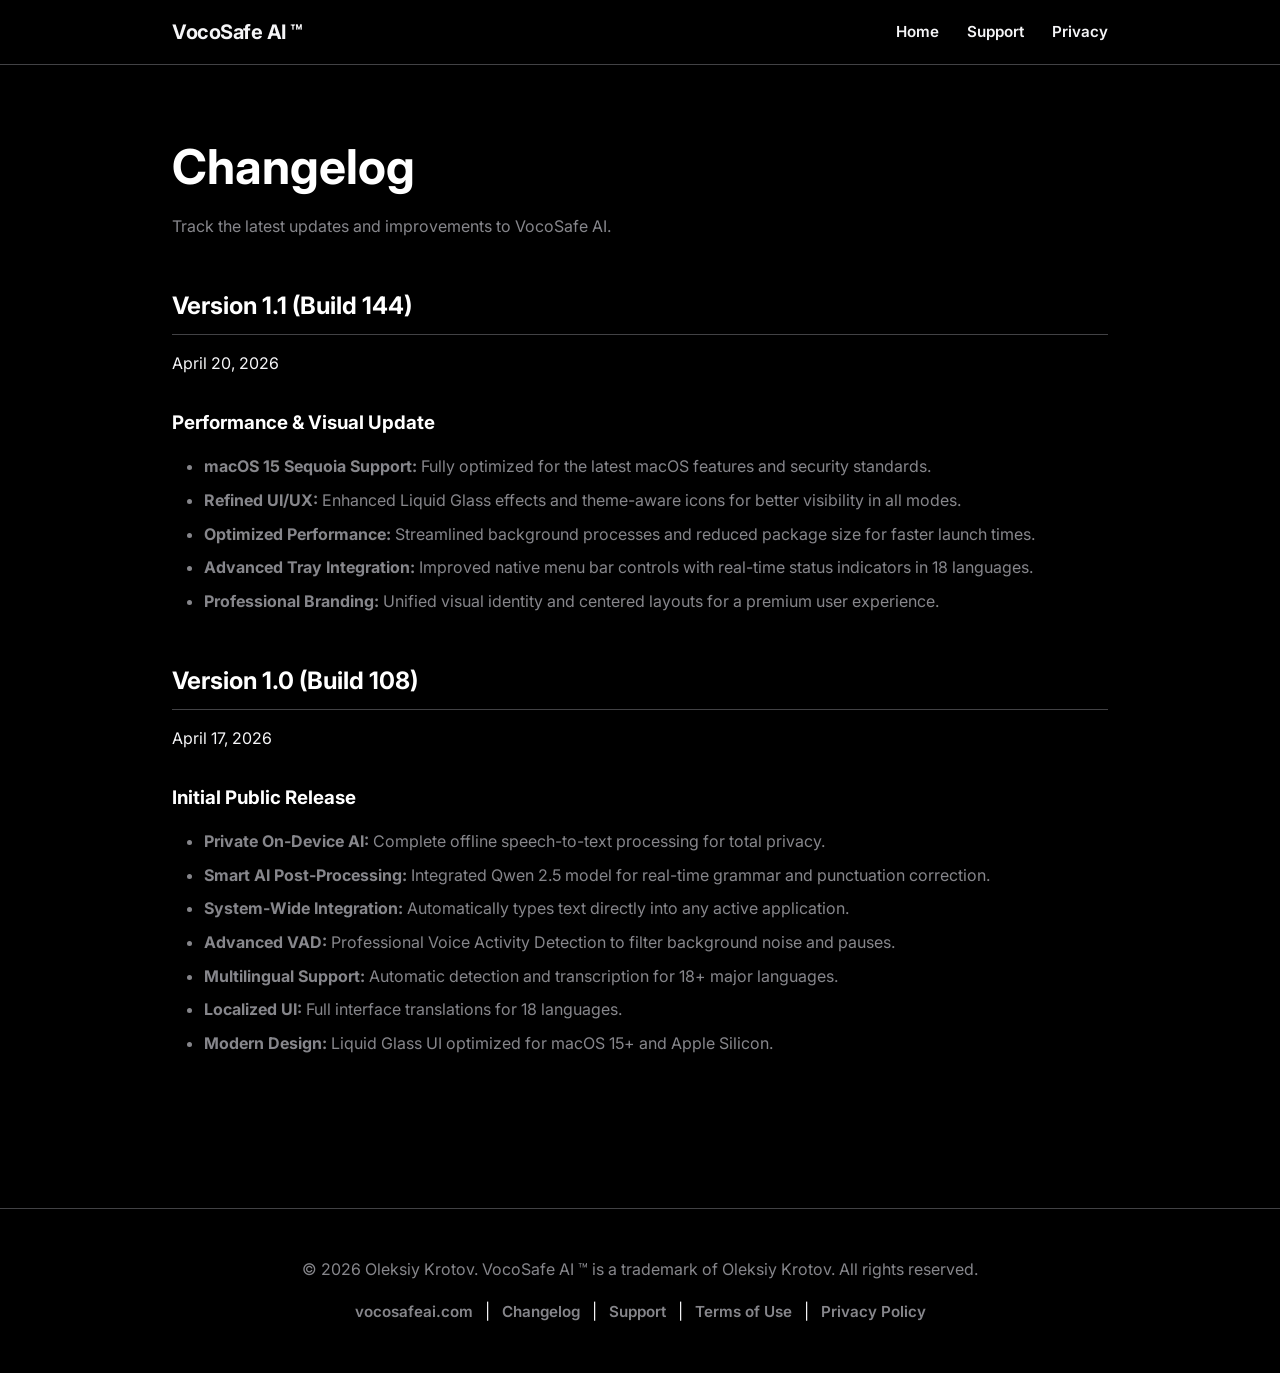
==== changelog.html @ f7837460 "Initial Release: VocoSafe AI Website v1.1.1 (Privacy & Footer updates)" ====
<!DOCTYPE html>
<html lang="en">
<head>
    <meta charset="UTF-8">
    <meta name="viewport" content="width=device-width, initial-scale=1.0">
    <title>Changelog - VocoSafe AI &trade;</title>
    <link rel="stylesheet" href="style.css">
    <link href="https://fonts.googleapis.com/css2?family=Inter:wght@400;600;700&display=swap" rel="stylesheet">
</head>
<body>
    <header>
        <div class="container">
            <div class="logo">VocoSafe AI &trade;</div>
            <nav>
                <a href="index.html">Home</a>
                <a href="support.html">Support</a>
                <a href="privacy.html">Privacy</a>
            </nav>
        </div>
    </header>

    <section class="content-page">
        <div class="container">
            <h1>Changelog</h1>
            <p>Track the latest updates and improvements to VocoSafe AI.</p>

            <div class="release">
                <div class="release-header">
                    <h2>Version 1.1 (Build 144)</h2>
                    <span class="date">April 20, 2026</span>
                </div>
                <div class="release-content">
                    <h3>Performance & Visual Update</h3>
                    <ul>
                        <li><strong>macOS 15 Sequoia Support:</strong> Fully optimized for the latest macOS features and security standards.</li>
                        <li><strong>Refined UI/UX:</strong> Enhanced Liquid Glass effects and theme-aware icons for better visibility in all modes.</li>
                        <li><strong>Optimized Performance:</strong> Streamlined background processes and reduced package size for faster launch times.</li>
                        <li><strong>Advanced Tray Integration:</strong> Improved native menu bar controls with real-time status indicators in 18 languages.</li>
                        <li><strong>Professional Branding:</strong> Unified visual identity and centered layouts for a premium user experience.</li>
                    </ul>
                </div>
            </div>

            <div class="release">
                <div class="release-header">
                    <h2>Version 1.0 (Build 108)</h2>
                    <span class="date">April 17, 2026</span>
                </div>
                <div class="release-content">
                    <h3>Initial Public Release</h3>
                    <ul>
                        <li><strong>Private On-Device AI:</strong> Complete offline speech-to-text processing for total privacy.</li>
                        <li><strong>Smart AI Post-Processing:</strong> Integrated Qwen 2.5 model for real-time grammar and punctuation correction.</li>
                        <li><strong>System-Wide Integration:</strong> Automatically types text directly into any active application.</li>
                        <li><strong>Advanced VAD:</strong> Professional Voice Activity Detection to filter background noise and pauses.</li>
                        <li><strong>Multilingual Support:</strong> Automatic detection and transcription for 18+ major languages.</li>
                        <li><strong>Localized UI:</strong> Full interface translations for 18 languages.</li>
                        <li><strong>Modern Design:</strong> Liquid Glass UI optimized for macOS 15+ and Apple Silicon.</li>
                    </ul>
                </div>
            </div>
        </div>
    </section>

    <footer>
        <div class="container">
            <p>&copy; 2026 Oleksiy Krotov. VocoSafe AI &trade; is a trademark of Oleksiy Krotov. All rights reserved.</p>
            <nav>
                <a href="https://vocosafeai.com">vocosafeai.com</a> | 
                <a href="changelog.html">Changelog</a> | <a href="support.html">Support</a> | 
                <a href="terms.html">Terms of Use</a> | <a href="privacy.html">Privacy Policy</a>
            </nav>
        </div>
    </footer>
</body>
</html>
---- style.css ----
/* Global Styles */
:root {
    --bg-color: #000000;
    --text-color: #f5f5f7;
    --text-dim: #86868b;
    --card-bg: #1d1d1f;
    --primary-btn: #2997ff;
    --primary-btn-hover: #0077ed;
    --border-color: #424245;
}

* {
    margin: 0;
    padding: 0;
    box-sizing: border-box;
}

body {
    font-family: 'Inter', -apple-system, BlinkMacSystemFont, "Segoe UI", Roboto, Helvetica, Arial, sans-serif;
    background-color: var(--bg-color);
    color: var(--text-color);
    line-height: 1.6;
}

h1, h2, h3 {
    font-weight: 700;
    margin-bottom: 1rem;
}

p {
    margin-bottom: 1.5rem;
    color: var(--text-dim);
}

.small-text {
    font-size: 0.85rem;
    color: var(--text-dim);
}

.center {
    text-align: center;
}

/* Layout & Components */
.container {
    max-width: 1000px;
    margin: 0 auto;
    padding: 0 2rem;
}

header {
    background-color: rgba(0, 0, 0, 0.8);
    backdrop-filter: blur(10px);
    position: sticky;
    top: 0;
    z-index: 100;
    border-bottom: 1px solid var(--border-color);
    padding: 1rem 0;
}

header .container {
    display: flex;
    justify-content: space-between;
    align-items: center;
}

.logo {
    font-size: 1.25rem;
    font-weight: 700;
    letter-spacing: -0.5px;
}

nav a {
    color: var(--text-color);
    text-decoration: none;
    margin-left: 1.5rem;
    font-weight: 600;
    font-size: 0.95rem;
    transition: color 0.2s;
}

nav a:hover, nav a.active {
    color: var(--primary-btn);
}

/* Buttons */
.btn-primary, .btn-secondary, .btn-sm {
    display: inline-block;
    padding: 0.75rem 1.5rem;
    border-radius: 8px;
    font-weight: 600;
    text-decoration: none;
    transition: background-color 0.2s, transform 0.1s;
}

.btn-primary {
    background-color: var(--primary-btn);
    color: white;
    border: none;
}

.btn-primary:hover {
    background-color: var(--primary-btn-hover);
}

.btn-secondary {
    background-color: var(--card-bg);
    color: white;
    border: 1px solid var(--border-color);
}

.btn-secondary:hover {
    background-color: var(--border-color);
}

.btn-sm {
    padding: 0.4rem 1rem;
    font-size: 0.9rem;
    background-color: var(--primary-btn);
    color: white;
}

.btn-sm:hover {
    background-color: var(--primary-btn-hover);
    color: white;
}

/* Hero Section */
.hero {
    text-align: center;
    padding: 6rem 0 2rem; /* reduced bottom padding */
}

.hero h1 {
    font-size: 3.5rem;
    letter-spacing: -1px;
    color: #fff;
    max-width: 800px;
    margin: 0 auto 1.5rem;
}

.hero p {
    font-size: 1.25rem;
    max-width: 700px; /* slightly wider */
    margin: 0 auto 2.5rem;
}

.cta-buttons {
    margin-bottom: 1.5rem;
}

/* Screenshot Section */
.screenshot {
    padding: 0 0 4rem;
    text-align: center;
}

.app-mockup {
    background-color: #111;
    border-radius: 20px;
    padding: 10px;
    border: 1px solid var(--border-color);
    box-shadow: 0 30px 60px rgba(0,0,0,0.5);
    max-width: 900px;
    margin: 0 auto;
    overflow: hidden;
}

.app-mockup img {
    width: 100%;
    height: auto;
    border-radius: 12px;
    display: block;
}

/* Features Grid */
.features, .pricing {
    padding: 4rem 0;
}

.features h2, .pricing h2 {
    text-align: center;
    font-size: 2.5rem;
    margin-bottom: 3rem;
    color: #fff;
}

.grid {
    display: grid;
    grid-template-columns: repeat(auto-fit, minmax(300px, 1fr));
    gap: 2rem;
}

.pricing-grid {
    display: grid;
    grid-template-columns: repeat(2, 1fr);
    gap: 2rem;
    max-width: 800px;
    margin: 0 auto;
}

.card-wide {
    grid-column: span 2;
}

.card {
    background-color: var(--card-bg);
    padding: 2.5rem;
    border-radius: 16px;
    border: 1px solid var(--border-color);
}

.card h3 {
    color: #fff;
    font-size: 1.25rem;
}

/* Pricing Special */
.pricing .card {
    text-align: center;
    position: relative;
    display: flex;
    flex-direction: column;
}

.pricing .price {
    font-size: 3rem;
    font-weight: 700;
    color: #fff;
    margin-bottom: 1rem;
}

.pricing .price span {
    font-size: 1.25rem;
    color: var(--text-dim);
    font-weight: 600;
}

.pricing .card.popular {
    border-color: var(--primary-btn);
    background-color: #222;
}

.badge {
    position: absolute;
    top: -12px;
    left: 50%;
    transform: translateX(-50%);
    background-color: var(--primary-btn);
    color: white;
    padding: 0.25rem 1rem;
    border-radius: 20px;
    font-size: 0.8rem;
    font-weight: 700;
    text-transform: uppercase;
}

.pricing .btn-primary, .pricing .btn-secondary {
    margin-top: auto; /* push to bottom */
}

/* Content Pages (Privacy, Support) */
.content-page {
    padding: 4rem 0;
}

.content-page h1 {
    font-size: 3rem;
    color: #fff;
    margin-bottom: 0.5rem;
}

.content-page h2 {
    color: #fff;
    margin-top: 3rem;
    border-bottom: 1px solid var(--border-color);
    padding-bottom: 0.5rem;
}

.content-page h3 {
    color: #fff;
    margin-top: 2rem;
}

.content-page ul {
    margin-bottom: 1.5rem;
    padding-left: 2rem;
    color: var(--text-dim);
}

.content-page ul li {
    margin-bottom: 0.5rem;
}

.content-page a {
    color: var(--primary-btn);
    text-decoration: none;
}

.content-page a:hover {
    text-decoration: underline;
}

.support-contact, .faq-section {
    background-color: var(--card-bg);
    padding: 2.5rem;
    border-radius: 16px;
    border: 1px solid var(--border-color);
    margin-top: 2rem;
}

.email-box {
    background-color: #000;
    padding: 1.5rem;
    border-radius: 8px;
    margin-bottom: 1rem;
    font-size: 1.2rem;
    text-align: center;
    border: 1px solid var(--border-color);
}

.email-box a {
    font-weight: 700;
}

.faq-item {
    margin-top: 2rem;
}

.faq-item h3 {
    margin-top: 0;
}

/* Footer */
footer {
    border-top: 1px solid var(--border-color);
    padding: 3rem 0;
    margin-top: 4rem;
    text-align: center;
}

footer p {
    margin-bottom: 1rem;
}

footer nav a {
    color: var(--text-dim);
    margin: 0 0.5rem;
}

footer nav a:hover {
    color: #fff;
}

/* Responsive */
@media (max-width: 768px) {
    header .container {
        flex-direction: column;
        gap: 1rem;
    }
    
    nav a {
        margin: 0 0.75rem;
    }
    
    .hero h1 {
        font-size: 2.5rem;
    }

    .pricing-grid {
        grid-template-columns: 1fr;
    }

    .card-wide {
        grid-column: span 1;
    }
}
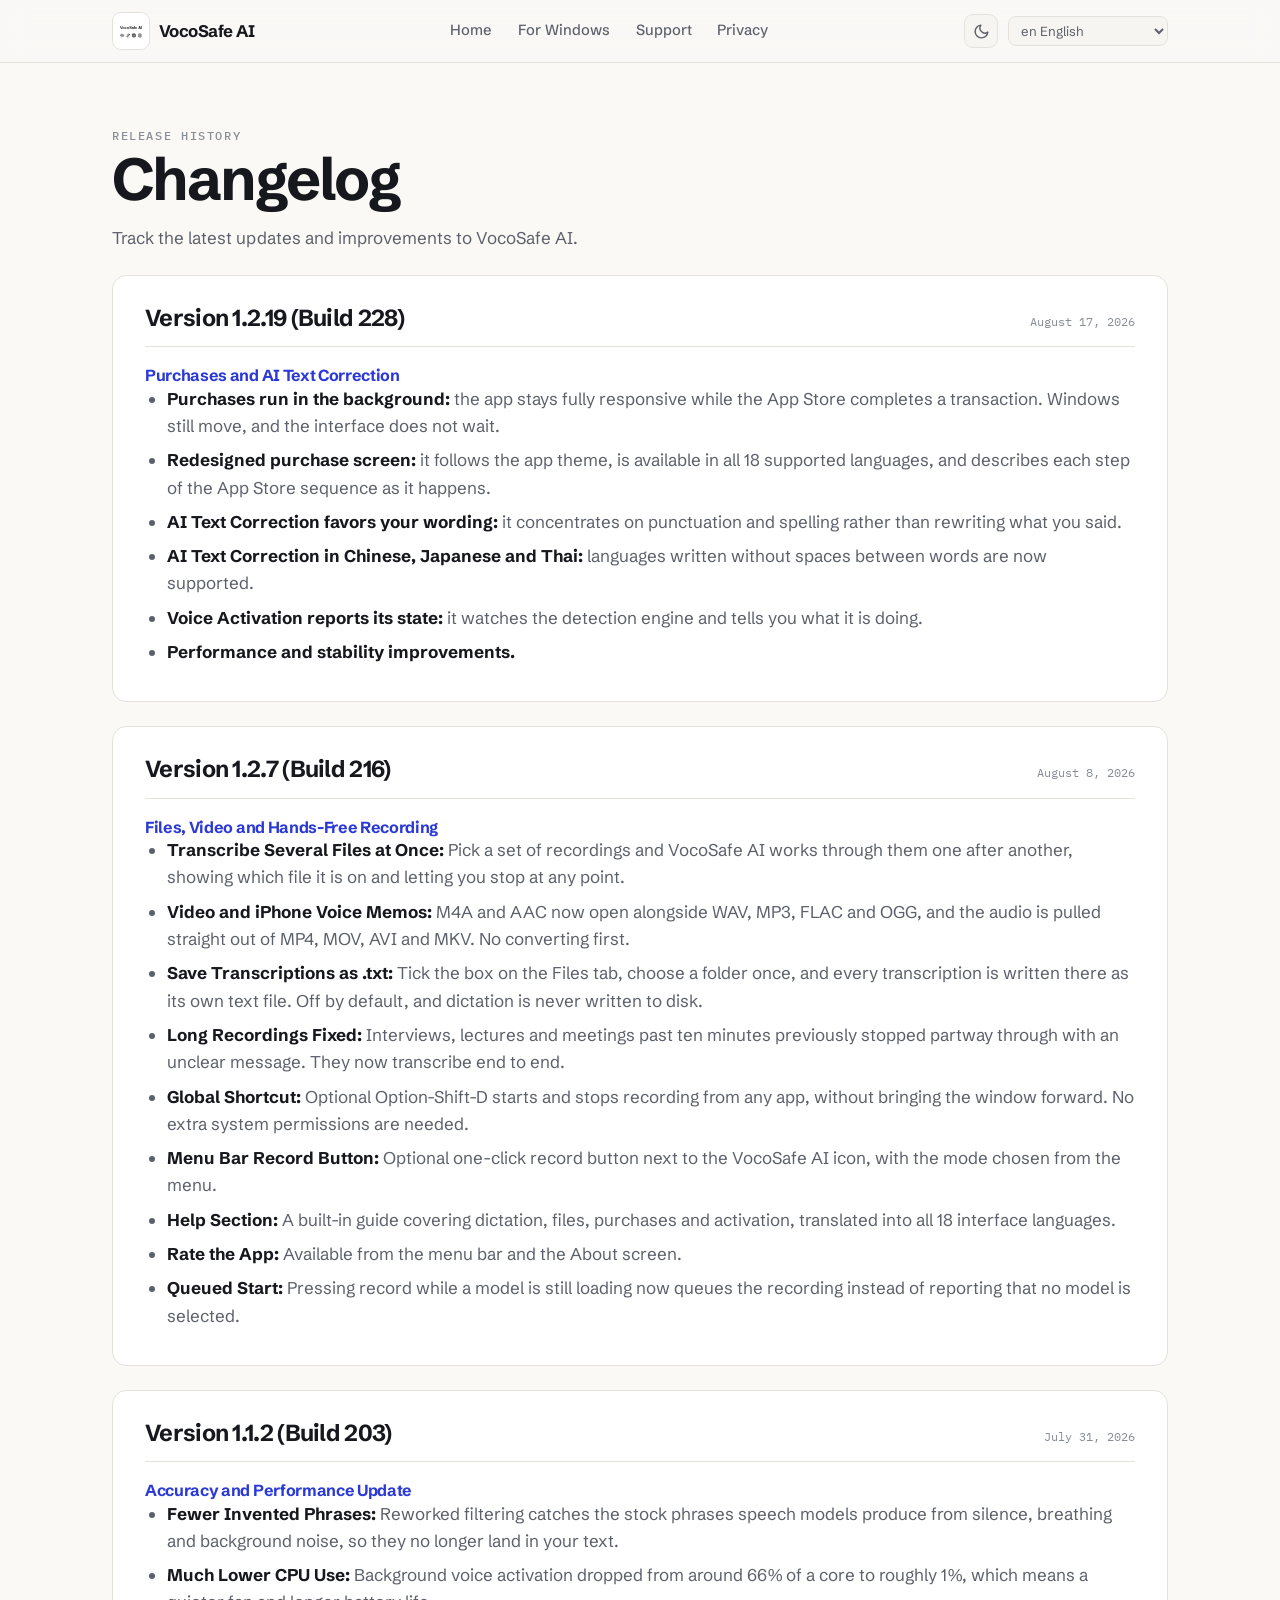
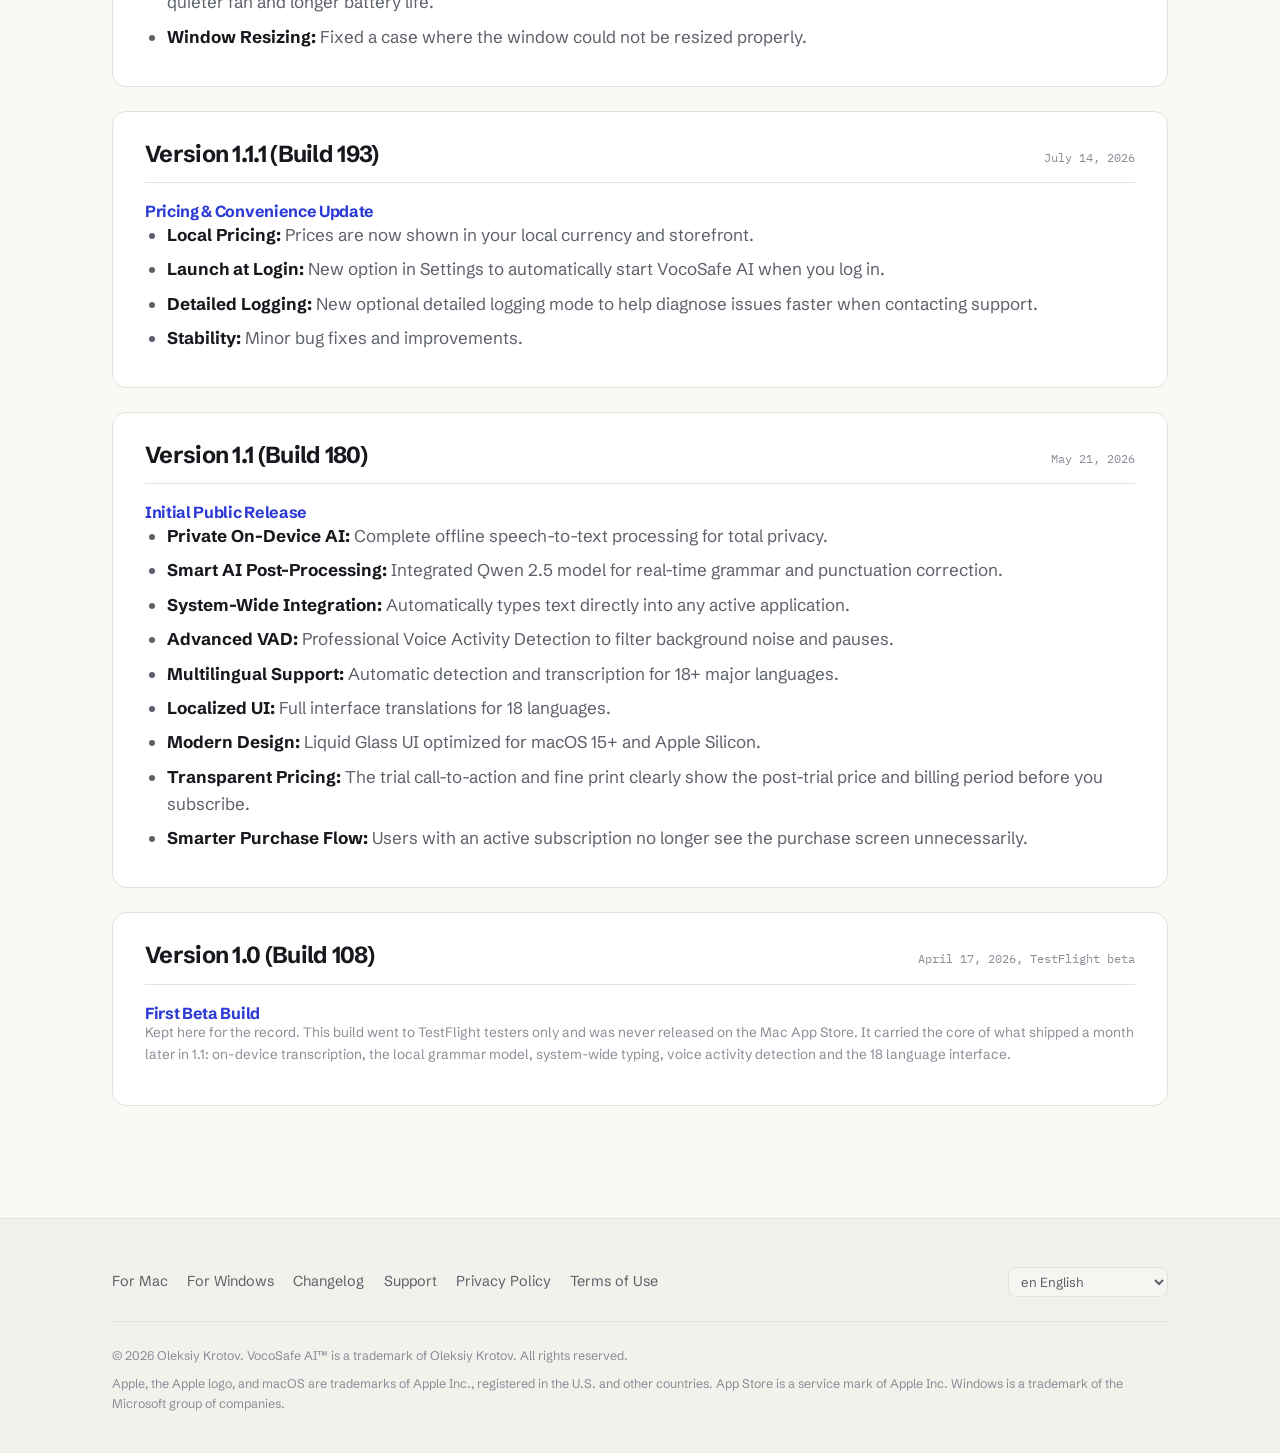
==== commit f57b1565: "website: publish" ====
--- a/changelog.html
+++ b/changelog.html
@@ -3,48 +3,179 @@
 <head>
     <meta charset="UTF-8">
     <meta name="viewport" content="width=device-width, initial-scale=1.0">
-    <title>Changelog - VocoSafe AI &trade;</title>
+    <title>Changelog - VocoSafe&nbsp;AI</title>
+    <meta name="description" content="Every released version of VocoSafe AI for Mac, what changed in each one, and when it shipped.">
+    <link rel="canonical" href="https://vocosafeai.com/changelog.html">
+    <link rel="icon" type="image/png" sizes="32x32" href="images/favicon-32.png">
+    <link rel="apple-touch-icon" href="images/icon-180.png">
+    <meta property="og:type" content="website">
+    <meta property="og:site_name" content="VocoSafe AI">
+    <meta property="og:url" content="https://vocosafeai.com/changelog.html">
+    <meta property="og:title" content="Changelog - VocoSafe AI">
+    <meta property="og:description" content="Every released version of VocoSafe AI for Mac, what changed in each one, and when it shipped.">
+    <meta property="og:image" content="https://vocosafeai.com/images/og-image.png">
+    <meta property="og:image:width" content="1200">
+    <meta property="og:image:height" content="630">
+    <meta name="twitter:card" content="summary_large_image">
+    <meta name="twitter:title" content="Changelog - VocoSafe AI">
+    <meta name="twitter:description" content="Every released version of VocoSafe AI for Mac, what changed in each one, and when it shipped.">
+    <meta name="twitter:image" content="https://vocosafeai.com/images/og-image.png">
+    <script>
+        // Runs before the first paint. As a file this would apply after
+        // it, and every dark-mode visitor would get a white flash.
+        (function () {
+            var forced = /[?&]theme=(light|dark)/.exec(location.search);
+            if (forced) {
+                document.documentElement.setAttribute("data-theme", forced[1]);
+                return;
+            }
+            try {
+                var saved = localStorage.getItem("vs-theme");
+                if (saved === "light" || saved === "dark") {
+                    document.documentElement.setAttribute("data-theme", saved);
+                }
+            } catch (e) {
+                // Private browsing blocks storage. Fall through to the system preference.
+            }
+        })();
+    </script>
+    <link rel="preconnect" href="https://fonts.googleapis.com">
+    <link rel="preconnect" href="https://fonts.gstatic.com" crossorigin>
+    <link href="https://fonts.googleapis.com/css2?family=Schibsted+Grotesk:wght@400;500;600;700&amp;family=IBM+Plex+Mono:wght@400;500&amp;display=swap" rel="stylesheet">
     <link rel="stylesheet" href="style.css">
-    <link href="https://fonts.googleapis.com/css2?family=Inter:wght@400;600;700&display=swap" rel="stylesheet">
+    <script src="i18n.js"></script>
+    <script src="theme.js" defer></script>
 </head>
 <body>
     <header>
         <div class="container">
-            <div class="logo">VocoSafe AI &trade;</div>
-            <nav>
-                <a href="index.html">Home</a>
-                <a href="support.html">Support</a>
-                <a href="privacy.html">Privacy</a>
+            <a href="index.html" class="logo" aria-label="VocoSafe AI, home">
+                <img class="logo-badge on-light" src="images/logo-light.svg" alt="" width="38" height="38">
+                <img class="logo-badge on-dark" src="images/logo-dark.svg" alt="" width="38" height="38">
+                <span>VocoSafe&nbsp;AI</span>
+            </a>
+            <nav class="nav-main">
+                <a href="index.html" data-i18n="nav_home">Home</a>
+                <a href="windows.html" data-i18n="nav_windows_version">For Windows</a>
+                <a href="support.html" data-i18n="nav_support">Support</a>
+                <a href="privacy.html" data-i18n="nav_privacy">Privacy</a>
             </nav>
+            <div class="nav-tools">
+                <button type="button" id="theme-toggle" class="theme-toggle" aria-label="Switch theme">
+                    <svg class="icon-moon" viewBox="0 0 24 24" fill="none" stroke="currentColor" stroke-width="2" stroke-linecap="round" stroke-linejoin="round" aria-hidden="true">
+                        <path d="M21 12.79A9 9 0 1 1 11.21 3 7 7 0 0 0 21 12.79z"></path>
+                    </svg>
+                    <svg class="icon-sun" viewBox="0 0 24 24" fill="none" stroke="currentColor" stroke-width="2" stroke-linecap="round" stroke-linejoin="round" aria-hidden="true">
+                        <circle cx="12" cy="12" r="4"></circle>
+                        <path d="M12 2v2M12 20v2M4.9 4.9l1.4 1.4M17.7 17.7l1.4 1.4M2 12h2M20 12h2M6.3 17.7l-1.4 1.4M19.1 4.9l-1.4 1.4"></path>
+                    </svg>
+                </button>
+                <select class="lang-switcher" onchange="changeLang(this.value)" aria-label="Language">
+                    <option value="en">en English</option>
+                    <option value="ar">ar العربية</option>
+                    <option value="de">de Deutsch</option>
+                    <option value="es">es Español</option>
+                    <option value="fr">fr Français</option>
+                    <option value="hi">hi हिन्दी</option>
+                    <option value="id">id Bahasa Indonesia</option>
+                    <option value="it">it Italiano</option>
+                    <option value="jp">jp 日本語</option>
+                    <option value="ko">ko 한국어</option>
+                    <option value="nl">nl Nederlands</option>
+                    <option value="pl">pl Polski</option>
+                    <option value="pt">pt Português</option>
+                    <option value="ru">ru Русский</option>
+                    <option value="tr">tr Türkçe</option>
+                    <option value="uk">uk Українська</option>
+                    <option value="vi">vi Tiếng Việt</option>
+                    <option value="zh">zh 中文</option>
+                </select>
+            </div>
         </div>
     </header>
 
     <section class="content-page">
         <div class="container">
-            <h1>Changelog</h1>
-            <p>Track the latest updates and improvements to VocoSafe AI.</p>
-
-            <div class="release">
-                <div class="release-header">
-                    <h2>Version 1.1 (Build 144)</h2>
-                    <span class="date">April 20, 2026</span>
-                </div>
-                <div class="release-content">
-                    <h3>Performance & Visual Update</h3>
-                    <ul>
-                        <li><strong>macOS 15 Sequoia Support:</strong> Fully optimized for the latest macOS features and security standards.</li>
-                        <li><strong>Refined UI/UX:</strong> Enhanced Liquid Glass effects and theme-aware icons for better visibility in all modes.</li>
-                        <li><strong>Optimized Performance:</strong> Streamlined background processes and reduced package size for faster launch times.</li>
-                        <li><strong>Advanced Tray Integration:</strong> Improved native menu bar controls with real-time status indicators in 18 languages.</li>
-                        <li><strong>Professional Branding:</strong> Unified visual identity and centered layouts for a premium user experience.</li>
-                    </ul>
-                </div>
-            </div>
-
-            <div class="release">
-                <div class="release-header">
-                    <h2>Version 1.0 (Build 108)</h2>
-                    <span class="date">April 17, 2026</span>
+            <span class="eyebrow" data-i18n="changelog_eyebrow">Release history</span>
+            <h1 data-i18n="changelog_title">Changelog</h1>
+            <p data-i18n="changelog_desc">Track the latest updates and improvements to VocoSafe&nbsp;AI.</p>
+
+            <!-- Release entries below are intentionally left English-only:
+                 granular technical history, low priority for translation. -->
+            <div class="release">
+                <div class="release-header">
+                    <h2>Version 1.2.19 (Build 228)</h2>
+                    <span class="date">August 17, 2026</span>
+                </div>
+                <div class="release-content">
+                    <h3>Purchases and AI Text Correction</h3>
+                    <ul>
+                        <li><strong>Purchases run in the background:</strong> the app stays fully responsive while the App&nbsp;Store completes a transaction. Windows still move, and the interface does not wait.</li>
+                        <li><strong>Redesigned purchase screen:</strong> it follows the app theme, is available in all 18 supported languages, and describes each step of the App&nbsp;Store sequence as it happens.</li>
+                        <li><strong>AI Text Correction favors your wording:</strong> it concentrates on punctuation and spelling rather than rewriting what you said.</li>
+                        <li><strong>AI Text Correction in Chinese, Japanese and Thai:</strong> languages written without spaces between words are now supported.</li>
+                        <li><strong>Voice Activation reports its state:</strong> it watches the detection engine and tells you what it is doing.</li>
+                        <li><strong>Performance and stability improvements.</strong></li>
+                    </ul>
+                </div>
+            </div>
+
+            <div class="release">
+                <div class="release-header">
+                    <h2>Version 1.2.7 (Build 216)</h2>
+                    <span class="date">August 8, 2026</span>
+                </div>
+                <div class="release-content">
+                    <h3>Files, Video and Hands-Free Recording</h3>
+                    <ul>
+                        <li><strong>Transcribe Several Files at Once:</strong> Pick a set of recordings and VocoSafe&nbsp;AI works through them one after another, showing which file it is on and letting you stop at any point.</li>
+                        <li><strong>Video and iPhone Voice Memos:</strong> M4A and AAC now open alongside WAV, MP3, FLAC and OGG, and the audio is pulled straight out of MP4, MOV, AVI and MKV. No converting first.</li>
+                        <li><strong>Save Transcriptions as .txt:</strong> Tick the box on the Files tab, choose a folder once, and every transcription is written there as its own text file. Off by default, and dictation is never written to disk.</li>
+                        <li><strong>Long Recordings Fixed:</strong> Interviews, lectures and meetings past ten minutes previously stopped partway through with an unclear message. They now transcribe end to end.</li>
+                        <li><strong>Global Shortcut:</strong> Optional Option-Shift-D starts and stops recording from any app, without bringing the window forward. No extra system permissions are needed.</li>
+                        <li><strong>Menu Bar Record Button:</strong> Optional one-click record button next to the VocoSafe&nbsp;AI icon, with the mode chosen from the menu.</li>
+                        <li><strong>Help Section:</strong> A built-in guide covering dictation, files, purchases and activation, translated into all 18 interface languages.</li>
+                        <li><strong>Rate the App:</strong> Available from the menu bar and the About screen.</li>
+                        <li><strong>Queued Start:</strong> Pressing record while a model is still loading now queues the recording instead of reporting that no model is selected.</li>
+                    </ul>
+                </div>
+            </div>
+
+            <div class="release">
+                <div class="release-header">
+                    <h2>Version 1.1.2 (Build 203)</h2>
+                    <span class="date">July 31, 2026</span>
+                </div>
+                <div class="release-content">
+                    <h3>Accuracy and Performance Update</h3>
+                    <ul>
+                        <li><strong>Fewer Invented Phrases:</strong> Reworked filtering catches the stock phrases speech models produce from silence, breathing and background noise, so they no longer land in your text.</li>
+                        <li><strong>Much Lower CPU Use:</strong> Background voice activation dropped from around 66% of a core to roughly 1%, which means a quieter fan and longer battery life.</li>
+                        <li><strong>Window Resizing:</strong> Fixed a case where the window could not be resized properly.</li>
+                    </ul>
+                </div>
+            </div>
+
+            <div class="release">
+                <div class="release-header">
+                    <h2>Version 1.1.1 (Build 193)</h2>
+                    <span class="date">July 14, 2026</span>
+                </div>
+                <div class="release-content">
+                    <h3>Pricing &amp; Convenience Update</h3>
+                    <ul>
+                        <li><strong>Local Pricing:</strong> Prices are now shown in your local currency and storefront.</li>
+                        <li><strong>Launch at Login:</strong> New option in Settings to automatically start VocoSafe&nbsp;AI when you log in.</li>
+                        <li><strong>Detailed Logging:</strong> New optional detailed logging mode to help diagnose issues faster when contacting support.</li>
+                        <li><strong>Stability:</strong> Minor bug fixes and improvements.</li>
+                    </ul>
+                </div>
+            </div>
+
+            <div class="release">
+                <div class="release-header">
+                    <h2>Version 1.1 (Build 180)</h2>
+                    <span class="date">May 21, 2026</span>
                 </div>
                 <div class="release-content">
                     <h3>Initial Public Release</h3>
@@ -56,7 +187,20 @@
                         <li><strong>Multilingual Support:</strong> Automatic detection and transcription for 18+ major languages.</li>
                         <li><strong>Localized UI:</strong> Full interface translations for 18 languages.</li>
                         <li><strong>Modern Design:</strong> Liquid Glass UI optimized for macOS 15+ and Apple Silicon.</li>
-                    </ul>
+                        <li><strong>Transparent Pricing:</strong> The trial call-to-action and fine print clearly show the post-trial price and billing period before you subscribe.</li>
+                        <li><strong>Smarter Purchase Flow:</strong> Users with an active subscription no longer see the purchase screen unnecessarily.</li>
+                    </ul>
+                </div>
+            </div>
+
+            <div class="release">
+                <div class="release-header">
+                    <h2>Version 1.0 (Build 108)</h2>
+                    <span class="date">April 17, 2026, TestFlight beta</span>
+                </div>
+                <div class="release-content">
+                    <h3>First Beta Build</h3>
+                    <p class="small-text" style="margin: 0 0 10px;">Kept here for the record. This build went to TestFlight testers only and was never released on the Mac App Store. It carried the core of what shipped a month later in 1.1: on-device transcription, the local grammar model, system-wide typing, voice activity detection and the 18 language interface.</p>
                 </div>
             </div>
         </div>
@@ -64,12 +208,40 @@
 
     <footer>
         <div class="container">
-            <p>&copy; 2026 Oleksiy Krotov. VocoSafe AI &trade; is a trademark of Oleksiy Krotov. All rights reserved.</p>
-            <nav>
-                <a href="https://vocosafeai.com">vocosafeai.com</a> | 
-                <a href="changelog.html">Changelog</a> | <a href="support.html">Support</a> | 
-                <a href="terms.html">Terms of Use</a> | <a href="privacy.html">Privacy Policy</a>
-            </nav>
+            <div class="footer-grid">
+                <div class="footer-links">
+                    <a href="mac.html" data-i18n="nav_mac">For Mac</a>
+                    <a href="windows.html" data-i18n="nav_windows_version">For Windows</a>
+                    <a href="changelog.html" data-i18n="footer_changelog">Changelog</a>
+                    <a href="support.html" data-i18n="nav_support">Support</a>
+                    <a href="privacy.html" data-i18n="footer_privacy">Privacy Policy</a>
+                    <a href="https://www.apple.com/legal/internet-services/itunes/dev/stdeula/" data-i18n="footer_terms">Terms of Use</a>
+                </div>
+                <select class="lang-switcher" onchange="changeLang(this.value)" aria-label="Language">
+                    <option value="en">en English</option>
+                    <option value="ar">ar العربية</option>
+                    <option value="de">de Deutsch</option>
+                    <option value="es">es Español</option>
+                    <option value="fr">fr Français</option>
+                    <option value="hi">hi हिन्दी</option>
+                    <option value="id">id Bahasa Indonesia</option>
+                    <option value="it">it Italiano</option>
+                    <option value="jp">jp 日本語</option>
+                    <option value="ko">ko 한국어</option>
+                    <option value="nl">nl Nederlands</option>
+                    <option value="pl">pl Polski</option>
+                    <option value="pt">pt Português</option>
+                    <option value="ru">ru Русский</option>
+                    <option value="tr">tr Türkçe</option>
+                    <option value="uk">uk Українська</option>
+                    <option value="vi">vi Tiếng Việt</option>
+                    <option value="zh">zh 中文</option>
+                </select>
+            </div>
+            <div class="legal">
+                <p data-i18n="footer_copyright">&copy; 2026 Oleksiy Krotov. VocoSafe&nbsp;AI&trade; is a trademark of Oleksiy Krotov. All rights reserved.</p>
+                <p style="margin-top: 0.5rem;">Apple, the Apple logo, and macOS are trademarks of Apple Inc., registered in the U.S. and other countries. App Store is a service mark of Apple Inc. Windows is a trademark of the Microsoft group of companies.</p>
+            </div>
         </div>
     </footer>
 </body>
--- a/style.css
+++ b/style.css
@@ -1,377 +1,633 @@
-/* Global Styles */
+/* VocoSafe AI
+   ---------------------------------------------------------------
+   The idea the whole site is built on: the boundary of your machine.
+   Everything the product does happens inside it, and the design makes
+   that boundary a visible structure rather than a claim in a paragraph.
+   Hence the framed hero, the hairline rules that read as edges, and the
+   monospace labels borrowed from the app's own status line.
+
+   Color is declared once, as tokens, in both themes. No page may
+   hardcode #fff or #000: that is what made the previous stylesheet
+   impossible to give a light theme, since half its text was pinned
+   white regardless of background.
+*/
+
+/* ---------- Tokens: light is the base ---------- */
 :root {
-    --bg-color: #000000;
-    --text-color: #f5f5f7;
-    --text-dim: #86868b;
-    --card-bg: #1d1d1f;
-    --primary-btn: #2997ff;
-    --primary-btn-hover: #0077ed;
-    --border-color: #424245;
-}
-
-* {
-    margin: 0;
-    padding: 0;
-    box-sizing: border-box;
-}
+    --bg:          #faf9f6;   /* warm paper: pure white glares beside the app's own chrome */
+    --bg-sunk:     #f2f1ec;
+    --surface:     #ffffff;
+    --surface-2:   #f6f5f1;
+    --border:      #e4e2db;
+    --border-firm: #cecabf;
+    --text:        #16181d;
+    --text-dim:    #5c606a;
+    --text-faint:  #888d97;
+    --accent:      #2b3ad6;   /* ultramarine, deliberately not the system blue every Mac site reaches for */
+    --accent-text: #ffffff;
+    --accent-soft: rgba(43, 58, 214, 0.07);
+    --accent-line: rgba(43, 58, 214, 0.24);
+    --ok:          #17784a;   /* reserved for the offline status, never decorative */
+    --ok-soft:     rgba(23, 120, 74, 0.12);
+    --shadow:      0 1px 2px rgba(20, 22, 28, 0.04), 0 12px 32px rgba(20, 22, 28, 0.06);
+    --shadow-lift: 0 2px 4px rgba(20, 22, 28, 0.06), 0 24px 48px rgba(20, 22, 28, 0.10);
+
+    --font-sans: "Schibsted Grotesk", -apple-system, BlinkMacSystemFont, "Segoe UI", Roboto, Helvetica, Arial, sans-serif;
+    --font-mono: "IBM Plex Mono", ui-monospace, SFMono-Regular, Menlo, monospace;
+
+    --wrap: 1120px;
+    --radius: 14px;
+    --radius-lg: 22px;
+}
+
+/* Dark when the system asks for it, unless the visitor overrode it. */
+@media (prefers-color-scheme: dark) {
+    :root:not([data-theme="light"]) {
+        --bg:          #0c0d10;
+        --bg-sunk:     #08090b;
+        --surface:     #14161a;
+        --surface-2:   #1a1d22;
+        --border:      #262a31;
+        --border-firm: #383d46;
+        --text:        #edeef1;
+        --text-dim:    #9ba1ac;
+        --text-faint:  #71777f;
+        --accent:      #8093ff;
+        --accent-text: #0c0d10;
+        --accent-soft: rgba(128, 147, 255, 0.12);
+        --accent-line: rgba(128, 147, 255, 0.32);
+        --ok:          #46c98b;
+        --ok-soft:     rgba(70, 201, 139, 0.14);
+        --shadow:      0 1px 2px rgba(0, 0, 0, 0.4), 0 12px 32px rgba(0, 0, 0, 0.35);
+        --shadow-lift: 0 2px 4px rgba(0, 0, 0, 0.45), 0 24px 48px rgba(0, 0, 0, 0.5);
+    }
+}
+
+/* The switch wins over the system, in both directions. */
+:root[data-theme="dark"] {
+    --bg:          #0c0d10;
+    --bg-sunk:     #08090b;
+    --surface:     #14161a;
+    --surface-2:   #1a1d22;
+    --border:      #262a31;
+    --border-firm: #383d46;
+    --text:        #edeef1;
+    --text-dim:    #9ba1ac;
+    --text-faint:  #71777f;
+    --accent:      #8093ff;
+    --accent-text: #0c0d10;
+    --accent-soft: rgba(128, 147, 255, 0.12);
+    --accent-line: rgba(128, 147, 255, 0.32);
+    --ok:          #46c98b;
+    --ok-soft:     rgba(70, 201, 139, 0.14);
+    --shadow:      0 1px 2px rgba(0, 0, 0, 0.4), 0 12px 32px rgba(0, 0, 0, 0.35);
+    --shadow-lift: 0 2px 4px rgba(0, 0, 0, 0.45), 0 24px 48px rgba(0, 0, 0, 0.5);
+}
+
+/* ---------- Base ---------- */
+* { margin: 0; padding: 0; box-sizing: border-box; }
+
+html { scroll-behavior: smooth; }
 
 body {
-    font-family: 'Inter', -apple-system, BlinkMacSystemFont, "Segoe UI", Roboto, Helvetica, Arial, sans-serif;
-    background-color: var(--bg-color);
-    color: var(--text-color);
+    font-family: var(--font-sans);
+    background-color: var(--bg);
+    color: var(--text);
     line-height: 1.6;
-}
-
-h1, h2, h3 {
+    font-size: 17px;
+    -webkit-font-smoothing: antialiased;
+}
+
+h1, h2, h3, h4 {
+    color: var(--text);
     font-weight: 700;
-    margin-bottom: 1rem;
-}
-
-p {
-    margin-bottom: 1.5rem;
-    color: var(--text-dim);
-}
-
-.small-text {
-    font-size: 0.85rem;
-    color: var(--text-dim);
-}
-
-.center {
-    text-align: center;
-}
-
-/* Layout & Components */
-.container {
-    max-width: 1000px;
-    margin: 0 auto;
-    padding: 0 2rem;
-}
-
+    letter-spacing: -0.02em;
+    line-height: 1.16;
+}
+h1 { font-size: clamp(2.3rem, 5vw, 3.7rem); letter-spacing: -0.035em; }
+h2 { font-size: clamp(1.7rem, 3.2vw, 2.4rem); letter-spacing: -0.03em; }
+h3 { font-size: 1.15rem; }
+
+p { color: var(--text-dim); }
+
+a { color: var(--accent); text-decoration: none; }
+a:hover { text-decoration: underline; }
+
+:focus-visible { outline: 2px solid var(--accent); outline-offset: 3px; border-radius: 4px; }
+
+@media (prefers-reduced-motion: reduce) {
+    html { scroll-behavior: auto; }
+    *, *::before, *::after {
+        animation-duration: 0.001ms !important;
+        animation-iteration-count: 1 !important;
+        transition-duration: 0.001ms !important;
+    }
+}
+
+/* ---------- Utility ---------- */
+.container { max-width: var(--wrap); margin: 0 auto; padding: 0 2rem; }
+.center { text-align: center; }
+.small-text { font-size: 0.85rem; color: var(--text-faint); }
+
+/* Monospace on purpose: the same voice the app uses for its status
+   line, marking machine-reported fact as distinct from marketing prose. */
+.eyebrow {
+    display: block;
+    font-family: var(--font-mono);
+    font-size: 0.72rem;
+    font-weight: 500;
+    letter-spacing: 0.14em;
+    text-transform: uppercase;
+    color: var(--text-faint);
+}
+
+/* ---------- Header ---------- */
 header {
-    background-color: rgba(0, 0, 0, 0.8);
-    backdrop-filter: blur(10px);
     position: sticky;
     top: 0;
     z-index: 100;
-    border-bottom: 1px solid var(--border-color);
-    padding: 1rem 0;
-}
-
+    background-color: color-mix(in srgb, var(--bg) 86%, transparent);
+    backdrop-filter: saturate(180%) blur(14px);
+    border-bottom: 1px solid var(--border);
+}
 header .container {
     display: flex;
+    align-items: center;
+    justify-content: space-between;
+    gap: 1.5rem;
+    height: 62px;
+}
+
+.logo {
+    display: inline-flex;
+    align-items: center;
+    gap: 0.55rem;
+    font-weight: 700;
+    font-size: 1.05rem;
+    letter-spacing: -0.03em;
+    color: var(--text);
+    white-space: nowrap;
+}
+.logo:hover { text-decoration: none; }
+/* The pale badge sits on a pale page, so it needs an edge of its own or
+   it dissolves into the header. */
+.logo-badge { width: 38px; height: 38px; border-radius: 9px; display: block; border: 1px solid var(--border); }
+.logo .on-dark { display: none; }
+:root[data-theme="dark"] .logo .on-light { display: none; }
+:root[data-theme="dark"] .logo .on-dark { display: block; }
+@media (prefers-color-scheme: dark) {
+    :root:not([data-theme="light"]) .logo .on-light { display: none; }
+    :root:not([data-theme="light"]) .logo .on-dark { display: block; }
+}
+
+.nav-main { display: flex; align-items: center; gap: 1.6rem; }
+.nav-main a { color: var(--text-dim); font-size: 0.92rem; font-weight: 500; white-space: nowrap; }
+.nav-main a:hover { color: var(--text); text-decoration: none; }
+.nav-main a.active { color: var(--text); }
+
+.nav-tools { display: flex; align-items: center; gap: 0.6rem; }
+
+.lang-switcher {
+    font-family: var(--font-sans);
+    background: var(--surface-2);
+    border: 1px solid var(--border);
+    color: var(--text-dim);
+    border-radius: 8px;
+    padding: 5px 8px;
+    font-size: 0.82rem;
+    cursor: pointer;
+}
+.lang-switcher:hover { border-color: var(--border-firm); color: var(--text); }
+
+.theme-toggle {
+    display: inline-flex;
+    align-items: center;
+    justify-content: center;
+    width: 34px; height: 34px;
+    border-radius: 9px;
+    border: 1px solid var(--border);
+    background: var(--surface-2);
+    color: var(--text-dim);
+    cursor: pointer;
+    padding: 0;
+}
+.theme-toggle:hover { border-color: var(--border-firm); color: var(--text); }
+.theme-toggle svg { width: 17px; height: 17px; display: block; }
+/* Show the icon for the theme the click would switch *to*. */
+.theme-toggle .icon-sun { display: none; }
+:root[data-theme="dark"] .theme-toggle .icon-sun { display: block; }
+:root[data-theme="dark"] .theme-toggle .icon-moon { display: none; }
+@media (prefers-color-scheme: dark) {
+    :root:not([data-theme="light"]) .theme-toggle .icon-sun { display: block; }
+    :root:not([data-theme="light"]) .theme-toggle .icon-moon { display: none; }
+}
+
+/* ---------- Promo banner ---------- */
+/* Используется на windows.html для статуса разработки. На index.html этой
+   полосой показывалась акция, снята 01.09.2026; стиль удалять нельзя, и не
+   только поэтому: полоса возвращается с каждой новой акцией.
+   Инструкция по возврату в docs/current/marketing/PROMO_BANNER_snippet.md */
+.promo-banner {
+    background: var(--accent-soft);
+    border-bottom: 1px solid var(--accent-line);
+    color: var(--text);
+    text-align: center;
+    padding: 9px 16px;
+    font-size: 0.86rem;
+    font-weight: 500;
+}
+
+/* ---------- Buttons ---------- */
+.btn-primary, .btn-secondary {
+    display: inline-flex;
+    align-items: center;
+    justify-content: center;
+    gap: 0.5rem;
+    padding: 0.85rem 1.6rem;
+    border-radius: 11px;
+    font-weight: 600;
+    font-size: 0.98rem;
+    border: 1px solid transparent;
+    cursor: pointer;
+    transition: transform 0.12s ease, background-color 0.15s ease, border-color 0.15s ease;
+}
+.btn-primary:hover, .btn-secondary:hover { text-decoration: none; transform: translateY(-1px); }
+.btn-primary { background: var(--accent); color: var(--accent-text); }
+.btn-primary:hover { background: color-mix(in srgb, var(--accent) 88%, var(--text)); }
+.btn-secondary { background: var(--surface); color: var(--text); border-color: var(--border-firm); }
+.btn-secondary:hover { background: var(--surface-2); }
+
+/* ---------- Sections ---------- */
+section { padding: 5rem 0; }
+.section-head { max-width: 640px; margin-bottom: 2.8rem; }
+.section-head h2 { margin: 0.6rem 0 0.9rem; }
+.section-head p { font-size: 1.05rem; }
+
+/* ---------- Hero: the signature ----------
+   The frame is the argument. Content sits inside a drawn boundary
+   labeled as the visitor's own machine, and the network label sits on
+   that boundary, switched off. It states the product's single claim in
+   the form the claim is about.
+*/
+.hero { padding: 4.5rem 0 3rem; }
+.hero-grid { display: grid; grid-template-columns: 1.05fr 1fr; gap: 4rem; align-items: center; }
+.hero h1 { margin: 0.9rem 0 1.2rem; }
+/* The single sentence the whole product rests on, so it is set apart from
+   the supporting copy rather than buried inside it. */
+.hero .claim {
+    font-size: 1.08rem;
+    font-weight: 600;
+    color: var(--text);
+    max-width: 38ch;
+    padding-left: 0.9rem;
+    border-left: 2px solid var(--accent);
+    margin-bottom: 1.1rem;
+}
+.hero .lede { font-size: 1.15rem; max-width: 38ch; }
+/* The price answer, and it has to read as an answer rather than as more
+   body copy: same weight as the lede, accent color, sitting directly above
+   the download button so it is read before the click, not after. */
+.hero-free {
+    margin-top: 1.4rem;
+    font-weight: 600;
+    color: var(--accent);
+    max-width: 42ch;
+}
+.hero-cta { display: flex; flex-wrap: wrap; gap: 0.8rem; margin: 1.1rem 0 1.1rem; }
+.hero-note { font-size: 0.85rem; color: var(--text-faint); max-width: 44ch; }
+
+.boundary {
+    position: relative;
+    border: 1px solid var(--border-firm);
+    border-radius: var(--radius-lg);
+    background: var(--surface);
+    padding: 2.4rem 2rem 2rem;
+    box-shadow: var(--shadow);
+}
+/* Labels straddling the frame edge, like callouts on a technical drawing. */
+.boundary-tag {
+    position: absolute;
+    top: -0.72rem;
+    left: 1.6rem;
+    background: var(--bg);
+    padding: 0 0.6rem;
+    font-family: var(--font-mono);
+    font-size: 0.7rem;
+    letter-spacing: 0.1em;
+    text-transform: uppercase;
+    color: var(--text-faint);
+}
+.boundary-status {
+    position: absolute;
+    bottom: -0.72rem;
+    right: 1.6rem;
+    background: var(--bg);
+    padding: 0 0.6rem;
+    display: flex;
+    align-items: center;
+    gap: 0.45rem;
+    font-family: var(--font-mono);
+    font-size: 0.7rem;
+    letter-spacing: 0.06em;
+    color: var(--ok);
+}
+.boundary-status .dot {
+    width: 6px; height: 6px; border-radius: 50%;
+    background: var(--ok);
+    box-shadow: 0 0 0 3px var(--ok-soft);
+}
+
+/* Heights come from hero-demo.js, one value per animation frame. The
+   transition smooths between frames so the bars glide instead of
+   stepping, which is the difference between a voice and a bar chart. */
+.wave { display: flex; align-items: flex-end; gap: 3px; height: 54px; margin-bottom: 1.5rem; }
+.wave span {
+    flex: 1;
+    background: var(--accent);
+    border-radius: 2px;
+    opacity: 0.85;
+    height: 7%;
+    min-height: 2px;
+    transition: height 90ms linear, opacity 200ms linear;
+}
+
+.transcript { font-size: 1.02rem; color: var(--text); line-height: 1.6; min-height: 7.5em; }
+.transcript .caret {
+    display: inline-block;
+    width: 2px; height: 1.05em;
+    background: var(--accent);
+    vertical-align: text-bottom;
+    margin-left: 2px;
+    animation: blink 1.1s steps(1) infinite;
+}
+@keyframes blink { 0%, 49% { opacity: 1; } 50%, 100% { opacity: 0; } }
+
+.boundary-foot {
+    margin-top: 1.5rem;
+    padding-top: 1.1rem;
+    border-top: 1px dashed var(--border);
+    font-family: var(--font-mono);
+    font-size: 0.74rem;
+    color: var(--text-faint);
+    display: flex;
+    justify-content: space-between;
+    gap: 1rem;
+    flex-wrap: wrap;
+}
+
+/* ---------- Proof ---------- */
+.proof-list {
+    display: grid;
+    grid-template-columns: repeat(auto-fit, minmax(min(260px, 100%), 1fr));
+    border: 1px solid var(--border);
+    border-radius: var(--radius);
+    overflow: hidden;
+    background: var(--surface);
+}
+.proof-item { padding: 2rem 1.8rem; border-right: 1px solid var(--border); }
+.proof-item:last-child { border-right: none; }
+.proof-item h3 { margin: 0.7rem 0 0.5rem; font-size: 1.02rem; }
+.proof-item p { font-size: 0.92rem; }
+.proof-num { font-family: var(--font-mono); font-size: 0.72rem; color: var(--accent); letter-spacing: 0.08em; }
+@media (max-width: 860px) {
+    .proof-item { border-right: none; border-bottom: 1px solid var(--border); }
+    .proof-item:last-child { border-bottom: none; }
+}
+
+/* ---------- Demo ----------
+   Full width and unframed: the recording already contains a Mac bezel,
+   and wrapping it in a second frame is what made the app window inside
+   read at postage-stamp size. */
+.demo figure { margin: 0; }
+.demo video, .demo img {
+    width: 100%;
+    height: auto;
+    display: block;
+    border-radius: var(--radius);
+    border: 1px solid var(--border);
+    background: var(--surface-2);
+}
+.demo figcaption {
+    margin-top: 0.9rem;
+    font-family: var(--font-mono);
+    font-size: 0.75rem;
+    color: var(--text-faint);
+    text-align: center;
+}
+
+/* ---------- Features ---------- */
+.features-list { display: grid; grid-template-columns: repeat(auto-fit, minmax(min(300px, 100%), 1fr)); gap: 2.4rem 3rem; }
+.feature { padding-top: 1.2rem; border-top: 1px solid var(--border); }
+.feature h3 { margin-bottom: 0.5rem; }
+.feature p { font-size: 0.95rem; }
+/* Marks the two features that cost money, so the free reader is not left
+   hunting for something that was never theirs. */
+.feature-tag {
+    margin-top: 0.6rem;
+    font-family: var(--font-mono);
+    font-size: 0.68rem;
+    letter-spacing: 0.1em;
+    text-transform: uppercase;
+    color: var(--accent);
+}
+
+/* ---------- Cards ---------- */
+.card { background: var(--surface); border: 1px solid var(--border); border-radius: var(--radius); padding: 2rem; }
+
+/* ---------- Pricing ---------- */
+.pricing-grid {
+    display: grid;
+    grid-template-columns: repeat(auto-fit, minmax(min(250px, 100%), 1fr));
+    gap: 1.25rem;
+    align-items: stretch;
+}
+.plan {
+    background: var(--surface);
+    border: 1px solid var(--border);
+    border-radius: var(--radius);
+    padding: 1.9rem 1.6rem;
+    display: flex;
+    flex-direction: column;
+    position: relative;
+}
+/* The free tier, above the paid grid and deliberately unlike it: a single
+   wide band rather than a fourth card, so it reads as the starting point
+   instead of as the cheapest of four plans. */
+.free-strip {
+    display: flex;
+    flex-wrap: wrap;
+    align-items: center;
+    justify-content: space-between;
+    gap: 1.25rem 2rem;
+    background: var(--accent-soft);
+    border: 1px solid var(--accent-line);
+    border-radius: var(--radius);
+    padding: 1.5rem 1.6rem;
+    margin-bottom: 1.25rem;
+}
+.free-strip h3 { font-size: 1.05rem; margin-bottom: 0.35rem; }
+.free-strip p { font-size: 0.92rem; margin: 0; max-width: 62ch; }
+.free-strip .btn-secondary { flex-shrink: 0; }
+.plan.featured { border-color: var(--accent); box-shadow: var(--shadow-lift); }
+.plan h3 { font-size: 1rem; font-weight: 600; color: var(--text-dim); }
+.plan .price { font-size: 2.5rem; font-weight: 700; letter-spacing: -0.04em; color: var(--text); margin: 0.5rem 0 0.1rem; }
+.plan .price s { font-size: 1.25rem; font-weight: 500; color: var(--text-faint); margin-right: 0.4rem; }
+.plan .price .per { font-size: 0.95rem; font-weight: 500; color: var(--text-faint); }
+.plan .plan-desc { font-size: 0.9rem; margin: 0.6rem 0 1.4rem; }
+.plan .btn-primary, .plan .btn-secondary { margin-top: auto; width: 100%; }
+.plan-badge {
+    position: absolute;
+    top: -0.7rem;
+    left: 1.5rem;
+    background: var(--accent);
+    color: var(--accent-text);
+    font-family: var(--font-mono);
+    font-size: 0.66rem;
+    letter-spacing: 0.1em;
+    text-transform: uppercase;
+    padding: 0.2rem 0.6rem;
+    border-radius: 6px;
+}
+
+/* ---------- Maker ---------- */
+.maker {
+    display: grid;
+    grid-template-columns: auto 1fr;
+    gap: 1.6rem;
+    align-items: start;
+    background: var(--surface);
+    border: 1px solid var(--border);
+    border-radius: var(--radius);
+    padding: 2rem;
+}
+.maker-mark { width: 72px; height: 72px; flex: none; }
+.maker-mark img { width: 72px; height: 72px; border-radius: 16px; display: block; border: 1px solid var(--border); }
+.maker-mark .on-dark { display: none; }
+:root[data-theme="dark"] .maker-mark .on-light { display: none; }
+:root[data-theme="dark"] .maker-mark .on-dark { display: block; }
+@media (prefers-color-scheme: dark) {
+    :root:not([data-theme="light"]) .maker-mark .on-light { display: none; }
+    :root:not([data-theme="light"]) .maker-mark .on-dark { display: block; }
+}
+.maker p { font-size: 0.95rem; }
+.maker p + p { margin-top: 0.8rem; }
+@media (max-width: 620px) { .maker { grid-template-columns: 1fr; } }
+
+/* ---------- Compare strip ---------- */
+.compare-strip { display: flex; flex-wrap: wrap; gap: 0.75rem; }
+.compare-strip a {
+    font-family: var(--font-mono);
+    font-size: 0.8rem;
+    padding: 0.55rem 0.95rem;
+    border: 1px solid var(--border);
+    border-radius: 999px;
+    color: var(--text-dim);
+    background: var(--surface);
+}
+.compare-strip a:hover { border-color: var(--accent); color: var(--accent); text-decoration: none; }
+
+/* ---------- Platform cards ---------- */
+.platform-row { display: grid; grid-template-columns: repeat(auto-fit, minmax(min(280px, 100%), 1fr)); gap: 1.25rem; }
+.platform-card {
+    display: block;
+    background: var(--surface);
+    border: 1px solid var(--border);
+    border-radius: var(--radius);
+    padding: 1.8rem;
+    color: inherit;
+    transition: border-color 0.15s ease, transform 0.15s ease;
+}
+.platform-card:hover { border-color: var(--accent); transform: translateY(-2px); text-decoration: none; }
+.platform-card h3 { margin: 0.9rem 0 0.4rem; }
+.platform-card p { font-size: 0.92rem; margin-bottom: 0.9rem; }
+.platform-card .status { font-family: var(--font-mono); font-size: 0.74rem; color: var(--text-faint); }
+.platform-card svg { width: 28px; height: 28px; display: block; fill: var(--text); }
+
+/* ---------- Content pages ---------- */
+.content-page { padding: 4rem 0 5rem; }
+.content-page h1 { margin-bottom: 0.6rem; }
+.content-page h2 { margin-top: 3rem; padding-bottom: 0.5rem; border-bottom: 1px solid var(--border); }
+.content-page h3 { margin-top: 2rem; }
+.content-page p { margin-bottom: 1.2rem; }
+.content-page ul { margin: 0 0 1.4rem 1.4rem; color: var(--text-dim); }
+.content-page ul li { margin-bottom: 0.45rem; }
+
+.support-contact, .faq-section {
+    background: var(--surface);
+    border: 1px solid var(--border);
+    border-radius: var(--radius);
+    padding: 2rem;
+    margin-top: 2rem;
+}
+.email-box {
+    background: var(--surface-2);
+    border: 1px solid var(--border);
+    padding: 1.2rem;
+    border-radius: 10px;
+    text-align: center;
+    margin-bottom: 1rem;
+}
+.faq-item { margin-top: 1.8rem; }
+.faq-item h3 { margin-top: 0; }
+
+/* ---------- Changelog ---------- */
+.release {
+    background: var(--surface);
+    border: 1px solid var(--border);
+    border-radius: var(--radius);
+    padding: 1.8rem 2rem;
+    margin-top: 1.5rem;
+}
+.release-header {
+    display: flex;
+    align-items: baseline;
+    justify-content: space-between;
+    gap: 1rem;
+    flex-wrap: wrap;
+    border-bottom: 1px solid var(--border);
+    padding-bottom: 0.9rem;
+    margin-bottom: 1.2rem;
+}
+.release-header h2 { margin: 0; border-bottom: none; padding-bottom: 0; font-size: 1.45rem; }
+.release-header .date { font-family: var(--font-mono); color: var(--text-faint); font-size: 0.78rem; }
+.release-content h3 { margin-top: 0; font-size: 1rem; color: var(--accent); }
+.release-content ul { margin-bottom: 0; }
+.release-content ul li strong { color: var(--text); }
+
+/* ---------- Footer ---------- */
+footer {
+    border-top: 1px solid var(--border);
+    background: var(--bg-sunk);
+    padding: 3rem 0 2.5rem;
+    margin-top: 2rem;
+}
+.footer-grid {
+    display: flex;
+    flex-wrap: wrap;
+    gap: 1.5rem 2rem;
     justify-content: space-between;
     align-items: center;
-}
-
-.logo {
-    font-size: 1.25rem;
-    font-weight: 700;
-    letter-spacing: -0.5px;
-}
-
-nav a {
-    color: var(--text-color);
-    text-decoration: none;
-    margin-left: 1.5rem;
-    font-weight: 600;
-    font-size: 0.95rem;
-    transition: color 0.2s;
-}
-
-nav a:hover, nav a.active {
-    color: var(--primary-btn);
-}
-
-/* Buttons */
-.btn-primary, .btn-secondary, .btn-sm {
-    display: inline-block;
-    padding: 0.75rem 1.5rem;
-    border-radius: 8px;
-    font-weight: 600;
-    text-decoration: none;
-    transition: background-color 0.2s, transform 0.1s;
-}
-
-.btn-primary {
-    background-color: var(--primary-btn);
-    color: white;
-    border: none;
-}
-
-.btn-primary:hover {
-    background-color: var(--primary-btn-hover);
-}
-
-.btn-secondary {
-    background-color: var(--card-bg);
-    color: white;
-    border: 1px solid var(--border-color);
-}
-
-.btn-secondary:hover {
-    background-color: var(--border-color);
-}
-
-.btn-sm {
-    padding: 0.4rem 1rem;
-    font-size: 0.9rem;
-    background-color: var(--primary-btn);
-    color: white;
-}
-
-.btn-sm:hover {
-    background-color: var(--primary-btn-hover);
-    color: white;
-}
-
-/* Hero Section */
-.hero {
-    text-align: center;
-    padding: 6rem 0 2rem; /* reduced bottom padding */
-}
-
-.hero h1 {
-    font-size: 3.5rem;
-    letter-spacing: -1px;
-    color: #fff;
-    max-width: 800px;
-    margin: 0 auto 1.5rem;
-}
-
-.hero p {
-    font-size: 1.25rem;
-    max-width: 700px; /* slightly wider */
-    margin: 0 auto 2.5rem;
-}
-
-.cta-buttons {
-    margin-bottom: 1.5rem;
-}
-
-/* Screenshot Section */
-.screenshot {
-    padding: 0 0 4rem;
-    text-align: center;
-}
-
-.app-mockup {
-    background-color: #111;
-    border-radius: 20px;
-    padding: 10px;
-    border: 1px solid var(--border-color);
-    box-shadow: 0 30px 60px rgba(0,0,0,0.5);
-    max-width: 900px;
-    margin: 0 auto;
-    overflow: hidden;
-}
-
-.app-mockup img {
-    width: 100%;
-    height: auto;
-    border-radius: 12px;
-    display: block;
-}
-
-/* Features Grid */
-.features, .pricing {
-    padding: 4rem 0;
-}
-
-.features h2, .pricing h2 {
-    text-align: center;
-    font-size: 2.5rem;
-    margin-bottom: 3rem;
-    color: #fff;
-}
-
-.grid {
-    display: grid;
-    grid-template-columns: repeat(auto-fit, minmax(300px, 1fr));
-    gap: 2rem;
-}
-
-.pricing-grid {
-    display: grid;
-    grid-template-columns: repeat(2, 1fr);
-    gap: 2rem;
-    max-width: 800px;
-    margin: 0 auto;
-}
-
-.card-wide {
-    grid-column: span 2;
-}
-
-.card {
-    background-color: var(--card-bg);
-    padding: 2.5rem;
-    border-radius: 16px;
-    border: 1px solid var(--border-color);
-}
-
-.card h3 {
-    color: #fff;
-    font-size: 1.25rem;
-}
-
-/* Pricing Special */
-.pricing .card {
-    text-align: center;
-    position: relative;
-    display: flex;
-    flex-direction: column;
-}
-
-.pricing .price {
-    font-size: 3rem;
-    font-weight: 700;
-    color: #fff;
-    margin-bottom: 1rem;
-}
-
-.pricing .price span {
-    font-size: 1.25rem;
-    color: var(--text-dim);
-    font-weight: 600;
-}
-
-.pricing .card.popular {
-    border-color: var(--primary-btn);
-    background-color: #222;
-}
-
-.badge {
-    position: absolute;
-    top: -12px;
-    left: 50%;
-    transform: translateX(-50%);
-    background-color: var(--primary-btn);
-    color: white;
-    padding: 0.25rem 1rem;
-    border-radius: 20px;
-    font-size: 0.8rem;
-    font-weight: 700;
-    text-transform: uppercase;
-}
-
-.pricing .btn-primary, .pricing .btn-secondary {
-    margin-top: auto; /* push to bottom */
-}
-
-/* Content Pages (Privacy, Support) */
-.content-page {
-    padding: 4rem 0;
-}
-
-.content-page h1 {
-    font-size: 3rem;
-    color: #fff;
-    margin-bottom: 0.5rem;
-}
-
-.content-page h2 {
-    color: #fff;
-    margin-top: 3rem;
-    border-bottom: 1px solid var(--border-color);
-    padding-bottom: 0.5rem;
-}
-
-.content-page h3 {
-    color: #fff;
-    margin-top: 2rem;
-}
-
-.content-page ul {
-    margin-bottom: 1.5rem;
-    padding-left: 2rem;
-    color: var(--text-dim);
-}
-
-.content-page ul li {
-    margin-bottom: 0.5rem;
-}
-
-.content-page a {
-    color: var(--primary-btn);
-    text-decoration: none;
-}
-
-.content-page a:hover {
-    text-decoration: underline;
-}
-
-.support-contact, .faq-section {
-    background-color: var(--card-bg);
-    padding: 2.5rem;
-    border-radius: 16px;
-    border: 1px solid var(--border-color);
-    margin-top: 2rem;
-}
-
-.email-box {
-    background-color: #000;
-    padding: 1.5rem;
-    border-radius: 8px;
-    margin-bottom: 1rem;
-    font-size: 1.2rem;
-    text-align: center;
-    border: 1px solid var(--border-color);
-}
-
-.email-box a {
-    font-weight: 700;
-}
-
-.faq-item {
-    margin-top: 2rem;
-}
-
-.faq-item h3 {
-    margin-top: 0;
-}
-
-/* Footer */
-footer {
-    border-top: 1px solid var(--border-color);
-    padding: 3rem 0;
-    margin-top: 4rem;
-    text-align: center;
-}
-
-footer p {
-    margin-bottom: 1rem;
-}
-
-footer nav a {
-    color: var(--text-dim);
-    margin: 0 0.5rem;
-}
-
-footer nav a:hover {
-    color: #fff;
-}
-
-/* Responsive */
-@media (max-width: 768px) {
-    header .container {
-        flex-direction: column;
-        gap: 1rem;
-    }
-    
-    nav a {
-        margin: 0 0.75rem;
-    }
-    
-    .hero h1 {
-        font-size: 2.5rem;
-    }
-
-    .pricing-grid {
-        grid-template-columns: 1fr;
-    }
-
-    .card-wide {
-        grid-column: span 1;
-    }
-}
+    padding-bottom: 1.5rem;
+    border-bottom: 1px solid var(--border);
+}
+.footer-links { display: flex; flex-wrap: wrap; gap: 1.2rem; }
+.footer-links a { color: var(--text-dim); font-size: 0.9rem; }
+.footer-links a:hover { color: var(--text); text-decoration: none; }
+footer .legal { margin-top: 1.5rem; font-size: 0.78rem; }
+footer .legal p { color: var(--text-faint); font-size: 0.78rem; }
+
+/* ---------- Responsive ---------- */
+@media (max-width: 900px) {
+    .hero-grid { grid-template-columns: 1fr; gap: 2.5rem; }
+    .hero .lede { max-width: none; }
+    section { padding: 4rem 0; }
+}
+@media (max-width: 700px) {
+    body { font-size: 16px; }
+    .container { padding: 0 1.25rem; }
+    header .container { height: auto; padding-top: 0.7rem; padding-bottom: 0.7rem; flex-wrap: wrap; }
+    .nav-main { order: 3; width: 100%; gap: 1.1rem; overflow-x: auto; padding-bottom: 0.2rem; }
+    .hero { padding: 2.5rem 0 2rem; }
+    .boundary { padding: 2rem 1.3rem 1.6rem; }
+    .plan .price { font-size: 2.2rem; }
+}
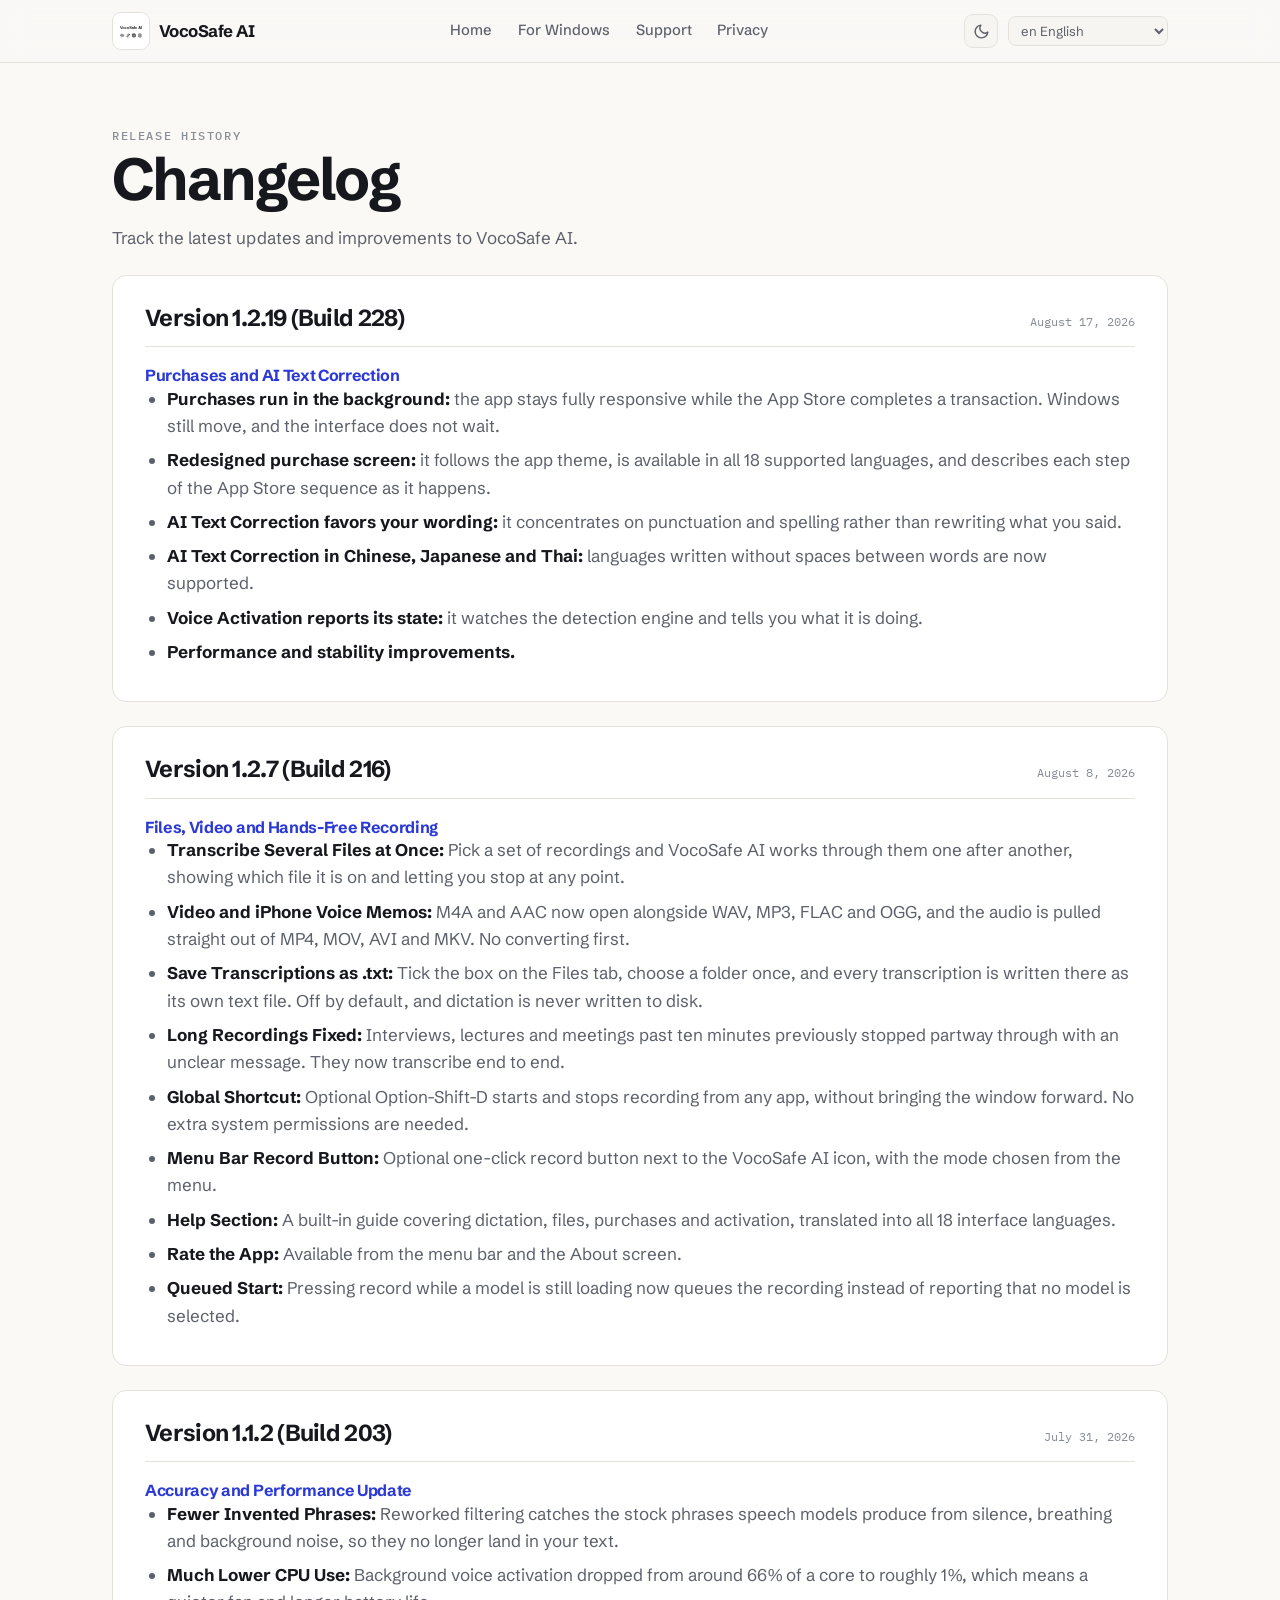
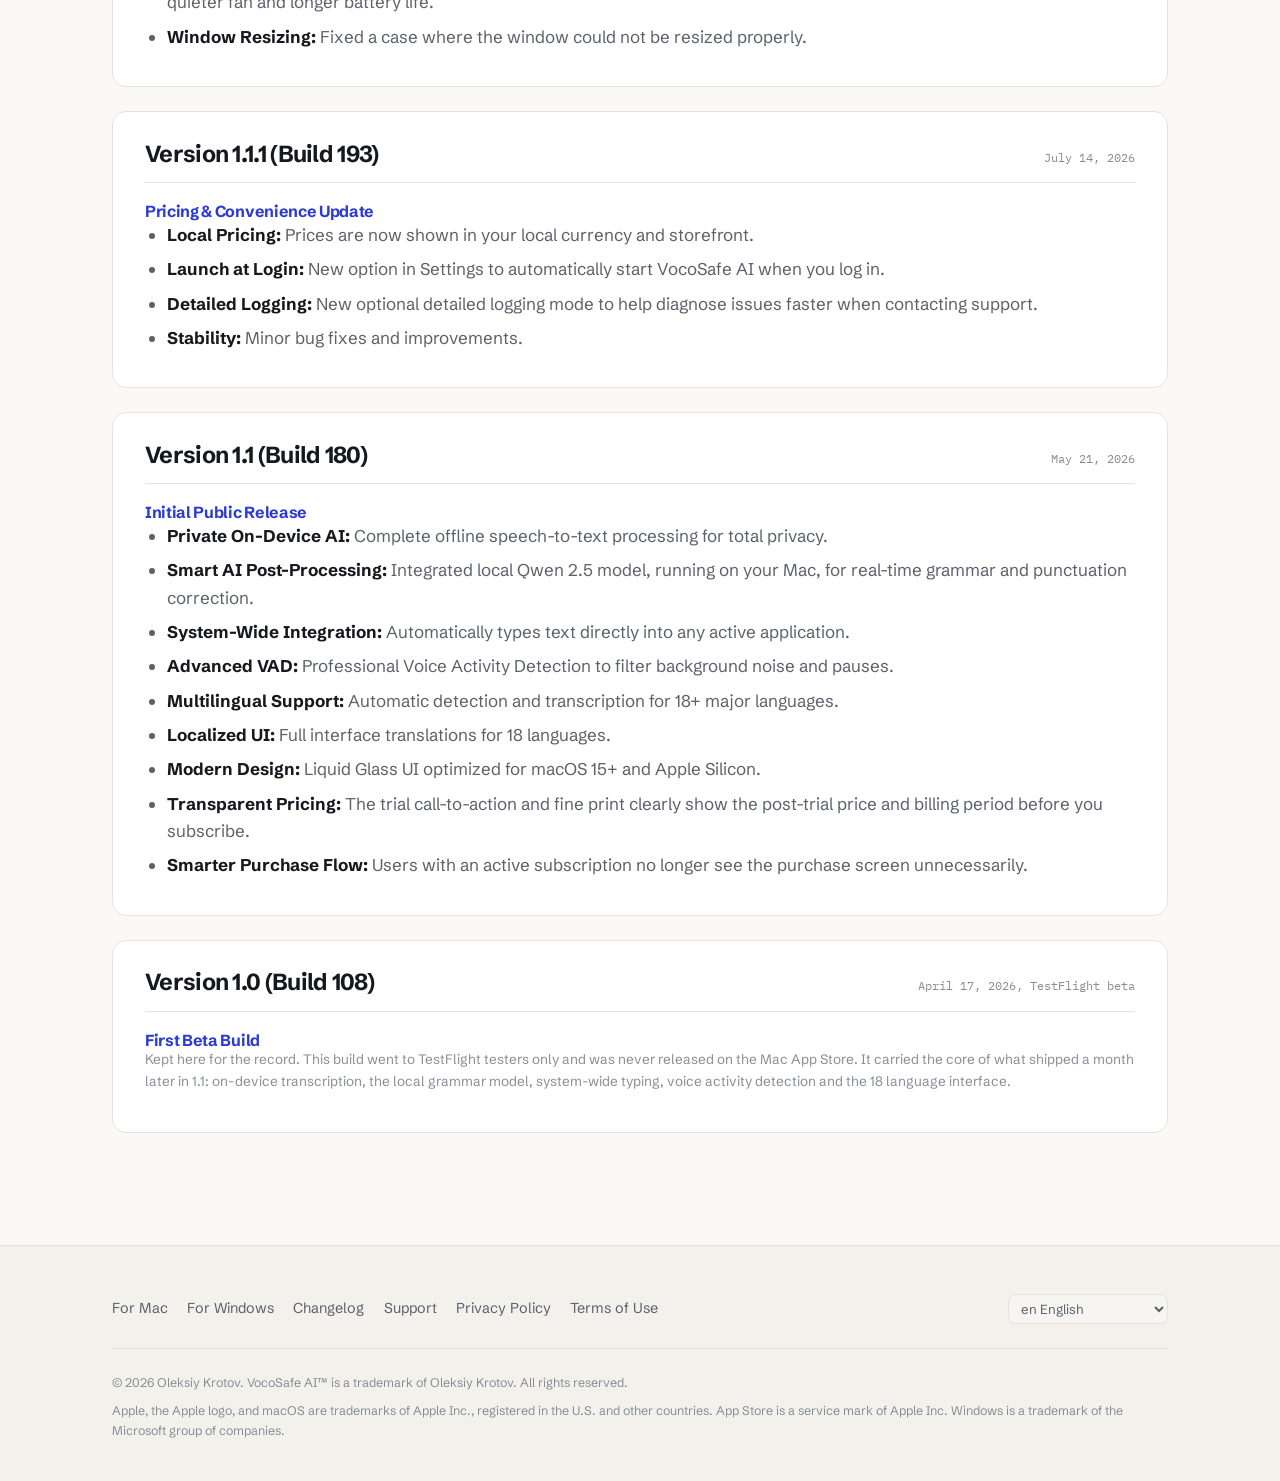
==== commit 59e17786: "website: publish" ====
--- a/changelog.html
+++ b/changelog.html
@@ -181,7 +181,7 @@
                     <h3>Initial Public Release</h3>
                     <ul>
                         <li><strong>Private On-Device AI:</strong> Complete offline speech-to-text processing for total privacy.</li>
-                        <li><strong>Smart AI Post-Processing:</strong> Integrated Qwen 2.5 model for real-time grammar and punctuation correction.</li>
+                        <li><strong>Smart AI Post-Processing:</strong> Integrated local Qwen 2.5 model, running on your Mac, for real-time grammar and punctuation correction.</li>
                         <li><strong>System-Wide Integration:</strong> Automatically types text directly into any active application.</li>
                         <li><strong>Advanced VAD:</strong> Professional Voice Activity Detection to filter background noise and pauses.</li>
                         <li><strong>Multilingual Support:</strong> Automatic detection and transcription for 18+ major languages.</li>
--- a/style.css
+++ b/style.css
@@ -441,6 +441,17 @@
     gap: 1.25rem;
     align-items: stretch;
 }
+/* Down to one plan (Lifetime only), so the auto-fit grid above would
+   stretch that single card the full 1056px track width. Force it back
+   to a centered column instead. */
+.pricing-grid.pricing-grid-single {
+    display: flex;
+    justify-content: center;
+}
+.pricing-grid.pricing-grid-single .plan {
+    width: 100%;
+    max-width: 320px;
+}
 .plan {
     background: var(--surface);
     border: 1px solid var(--border);
